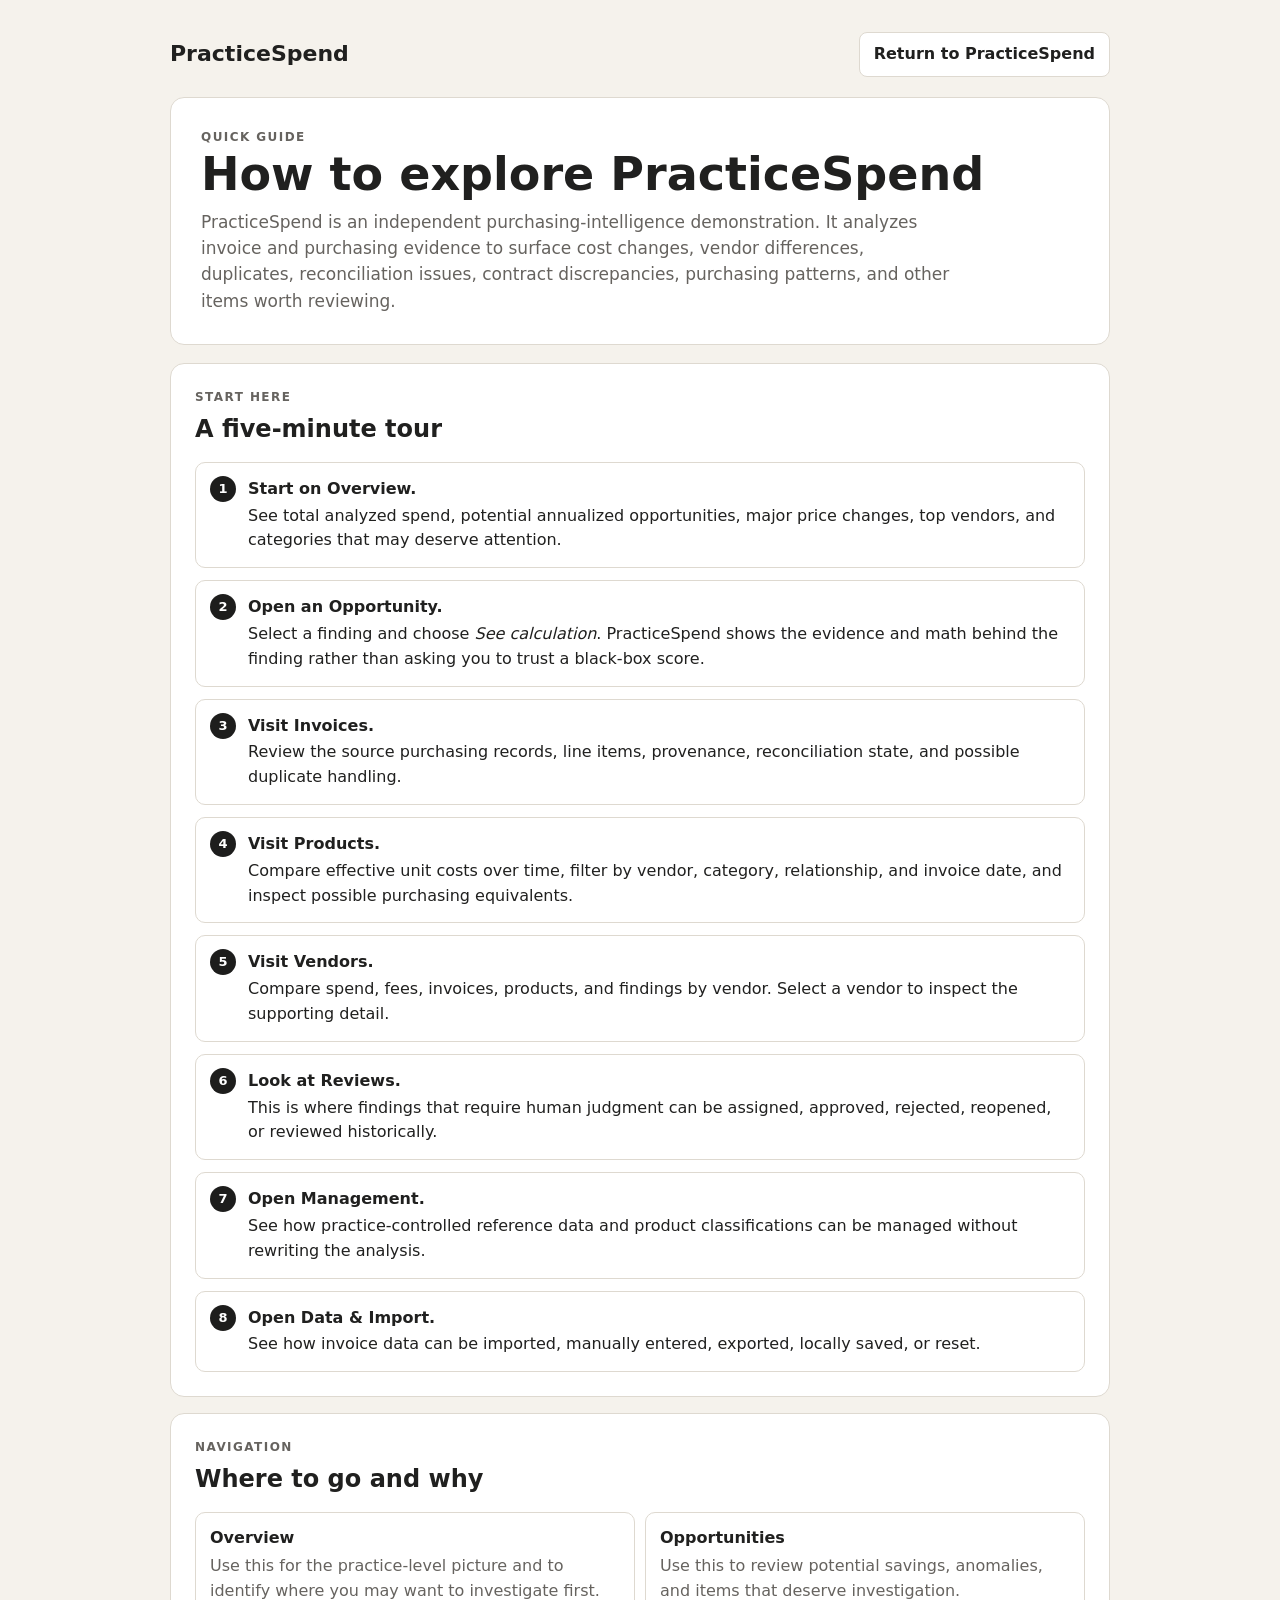
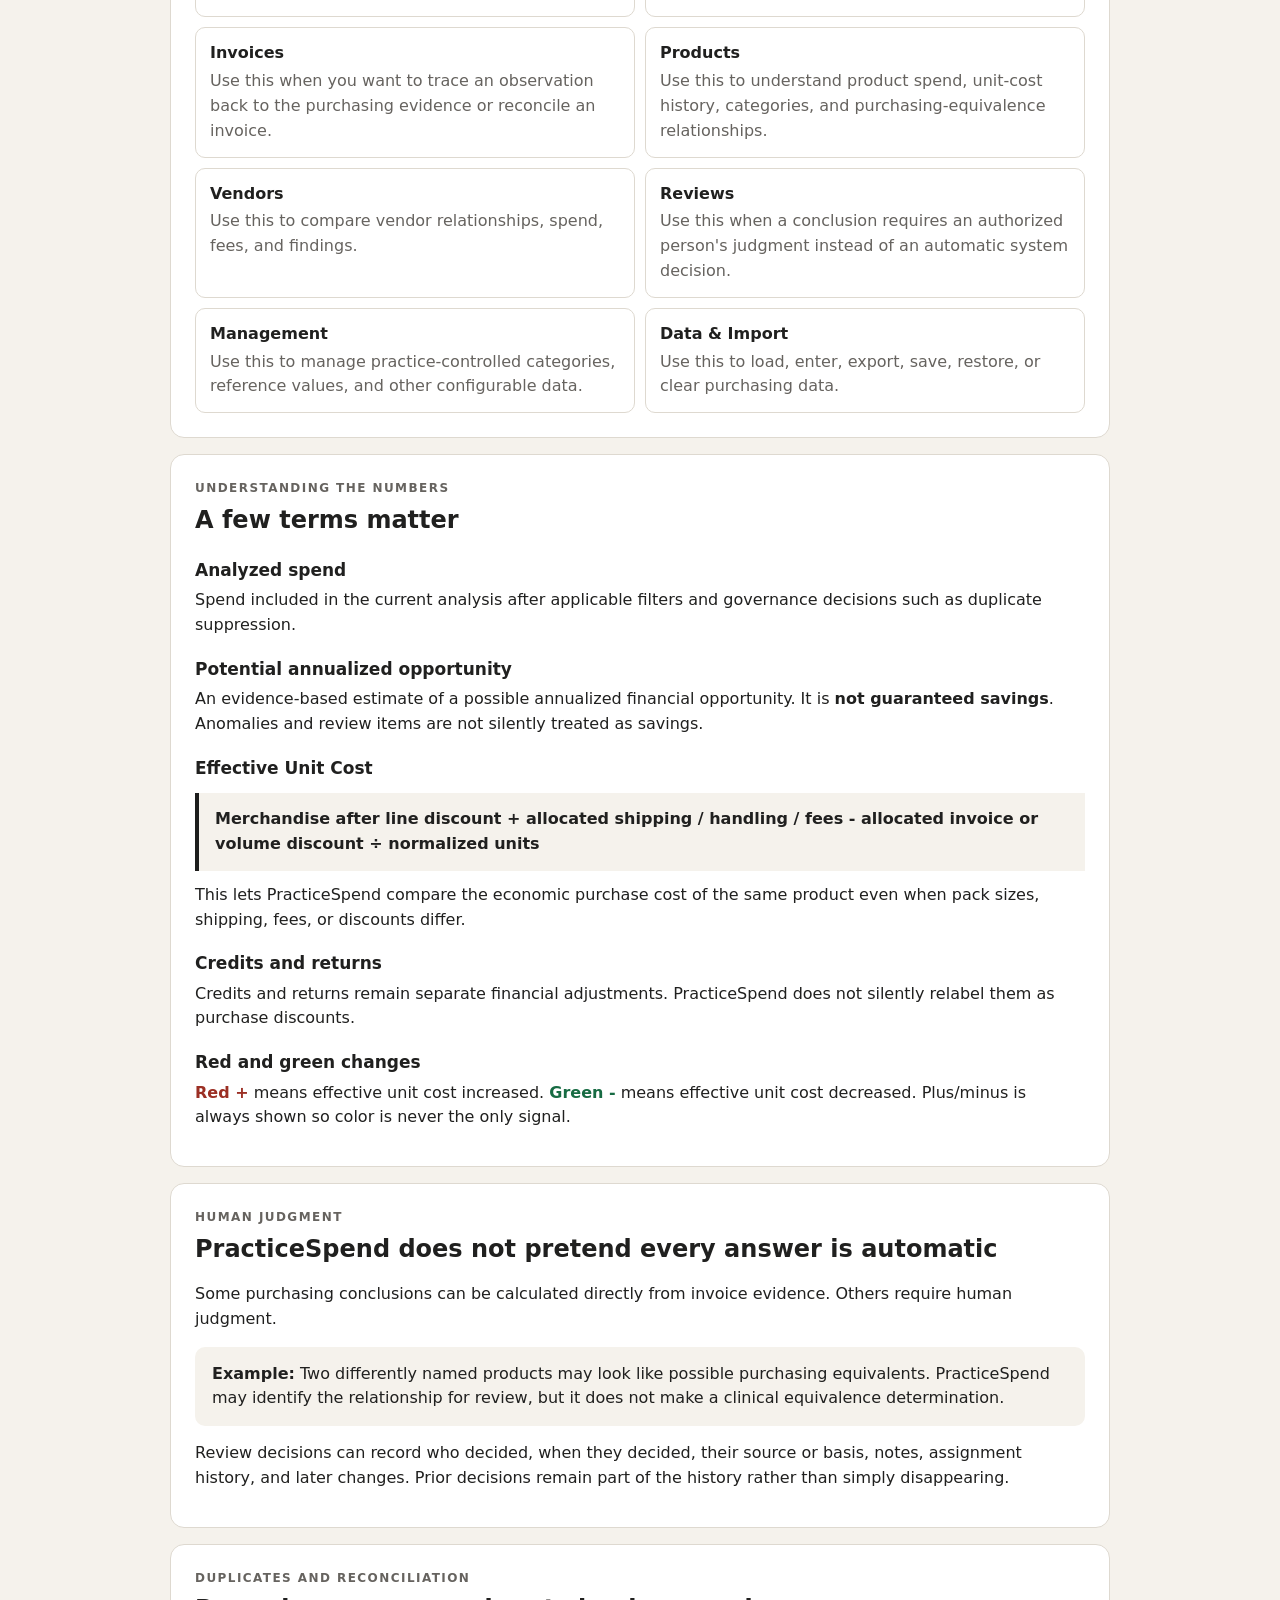
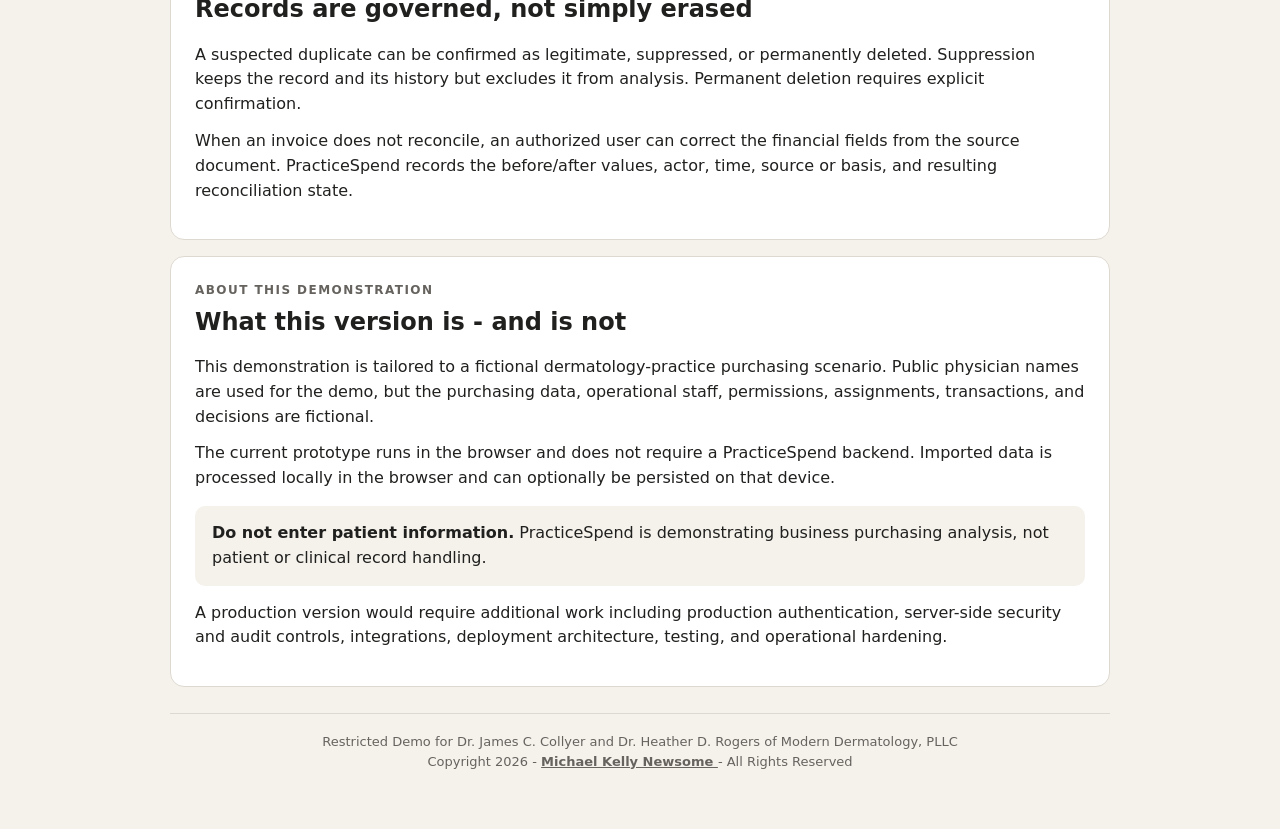
==== assets/help.html @ 7ef3b2d9 "feat(demo): add compact PracticeSpend help guide" ====
<!doctype html>
<html lang="en">
<head>
  <meta charset="utf-8">
  <meta name="viewport" content="width=device-width,initial-scale=1">

  <meta
    name="robots"
    content="noindex,nofollow,noarchive,nosnippet,noimageindex">

  <title>PracticeSpend - Quick Guide</title>

  <style>
    :root {
      color-scheme: light;
      --ink: #20201f;
      --muted: #66635f;
      --surface: #ffffff;
      --soft: #f5f2ec;
      --line: #ded9d0;
      --dark: #1d1d1c;
      --good: #176b43;
      --warn: #9b2f24;
    }

    * {
      box-sizing: border-box;
    }

    body {
      margin: 0;
      background: var(--soft);
      color: var(--ink);
      font-family:
        Inter,
        ui-sans-serif,
        system-ui,
        -apple-system,
        BlinkMacSystemFont,
        "Segoe UI",
        sans-serif;
      line-height: 1.55;
    }

    a {
      color: inherit;
    }

    .page {
      width: min(940px, calc(100% - 32px));
      margin: 32px auto 56px;
    }

    .topbar {
      display: flex;
      gap: 18px;
      justify-content: space-between;
      align-items: center;
      margin-bottom: 20px;
    }

    .brand {
      font-size: 22px;
      font-weight: 750;
      text-decoration: none;
    }

    .back {
      display: inline-block;
      padding: 9px 14px;
      border: 1px solid var(--line);
      border-radius: 8px;
      background: var(--surface);
      text-decoration: none;
      font-weight: 650;
    }

    .hero,
    .panel {
      background: var(--surface);
      border: 1px solid var(--line);
      border-radius: 14px;
    }

    .hero {
      padding: 30px;
      margin-bottom: 18px;
    }

    .hero h1 {
      margin: 4px 0 10px;
      font-size: clamp(30px, 5vw, 46px);
      line-height: 1.05;
    }

    .hero p {
      max-width: 760px;
      margin: 0;
      color: var(--muted);
      font-size: 17px;
    }

    .eyebrow {
      text-transform: uppercase;
      letter-spacing: .12em;
      font-size: 12px;
      font-weight: 800;
      color: var(--muted);
    }

    .panel {
      padding: 24px;
      margin-top: 16px;
    }

    .panel h2 {
      margin: 4px 0 14px;
      font-size: 24px;
    }

    .panel h3 {
      margin: 18px 0 5px;
      font-size: 17px;
    }

    .panel p {
      margin: 5px 0 12px;
    }

    .tour {
      counter-reset: tour;
      display: grid;
      gap: 12px;
      padding: 0;
      margin: 0;
      list-style: none;
    }

    .tour li {
      counter-increment: tour;
      position: relative;
      padding: 14px 16px 14px 52px;
      border: 1px solid var(--line);
      border-radius: 10px;
    }

    .tour li::before {
      content: counter(tour);
      position: absolute;
      left: 14px;
      top: 13px;
      width: 26px;
      height: 26px;
      border-radius: 50%;
      display: grid;
      place-items: center;
      background: var(--dark);
      color: white;
      font-size: 13px;
      font-weight: 800;
    }

    .tour strong {
      display: block;
      margin-bottom: 2px;
    }

    .nav-grid {
      display: grid;
      grid-template-columns: repeat(2, minmax(0, 1fr));
      gap: 10px;
    }

    .nav-item {
      padding: 13px 14px;
      border: 1px solid var(--line);
      border-radius: 10px;
    }

    .nav-item strong {
      display: block;
      margin-bottom: 3px;
    }

    .nav-item span {
      color: var(--muted);
    }

    .callout {
      padding: 15px 17px;
      margin: 15px 0;
      border-radius: 10px;
      background: var(--soft);
    }

    .formula {
      padding: 14px 16px;
      margin: 12px 0;
      border-left: 4px solid var(--dark);
      background: var(--soft);
      font-weight: 650;
    }

    .good {
      color: var(--good);
      font-weight: 750;
    }

    .bad {
      color: var(--warn);
      font-weight: 750;
    }

    .small {
      color: var(--muted);
      font-size: 14px;
    }

    footer {
      margin-top: 26px;
      padding-top: 18px;
      border-top: 1px solid var(--line);
      color: var(--muted);
      text-align: center;
      font-size: 13px;
    }

    footer a {
      font-weight: 650;
    }

    @media (max-width: 720px) {
      .page {
        width: min(100% - 20px, 940px);
        margin-top: 14px;
      }

      .nav-grid {
        grid-template-columns: 1fr;
      }

      .hero,
      .panel {
        padding: 18px;
      }

      .topbar {
        align-items: flex-start;
      }
    }
  </style>
</head>

<body>
  <main class="page">

    <div class="topbar">
      <a class="brand" href="../index.html">PracticeSpend</a>

      <a class="back" href="../index.html">
        Return to PracticeSpend
      </a>
    </div>

    <section class="hero">
      <div class="eyebrow">Quick Guide</div>

      <h1>How to explore PracticeSpend</h1>

      <p>
        PracticeSpend is an independent purchasing-intelligence
        demonstration. It analyzes invoice and purchasing evidence to
        surface cost changes, vendor differences, duplicates,
        reconciliation issues, contract discrepancies, purchasing
        patterns, and other items worth reviewing.
      </p>
    </section>

    <section class="panel">
      <div class="eyebrow">Start here</div>
      <h2>A five-minute tour</h2>

      <ol class="tour">
        <li>
          <strong>Start on Overview.</strong>
          See total analyzed spend, potential annualized opportunities,
          major price changes, top vendors, and categories that may
          deserve attention.
        </li>

        <li>
          <strong>Open an Opportunity.</strong>
          Select a finding and choose <em>See calculation</em>.
          PracticeSpend shows the evidence and math behind the finding
          rather than asking you to trust a black-box score.
        </li>

        <li>
          <strong>Visit Invoices.</strong>
          Review the source purchasing records, line items, provenance,
          reconciliation state, and possible duplicate handling.
        </li>

        <li>
          <strong>Visit Products.</strong>
          Compare effective unit costs over time, filter by vendor,
          category, relationship, and invoice date, and inspect possible
          purchasing equivalents.
        </li>

        <li>
          <strong>Visit Vendors.</strong>
          Compare spend, fees, invoices, products, and findings by vendor.
          Select a vendor to inspect the supporting detail.
        </li>

        <li>
          <strong>Look at Reviews.</strong>
          This is where findings that require human judgment can be
          assigned, approved, rejected, reopened, or reviewed historically.
        </li>

        <li>
          <strong>Open Management.</strong>
          See how practice-controlled reference data and product
          classifications can be managed without rewriting the analysis.
        </li>

        <li>
          <strong>Open Data &amp; Import.</strong>
          See how invoice data can be imported, manually entered,
          exported, locally saved, or reset.
        </li>
      </ol>
    </section>

    <section class="panel">
      <div class="eyebrow">Navigation</div>
      <h2>Where to go and why</h2>

      <div class="nav-grid">

        <div class="nav-item">
          <strong>Overview</strong>
          <span>
            Use this for the practice-level picture and to identify where
            you may want to investigate first.
          </span>
        </div>

        <div class="nav-item">
          <strong>Opportunities</strong>
          <span>
            Use this to review potential savings, anomalies, and items
            that deserve investigation.
          </span>
        </div>

        <div class="nav-item">
          <strong>Invoices</strong>
          <span>
            Use this when you want to trace an observation back to the
            purchasing evidence or reconcile an invoice.
          </span>
        </div>

        <div class="nav-item">
          <strong>Products</strong>
          <span>
            Use this to understand product spend, unit-cost history,
            categories, and purchasing-equivalence relationships.
          </span>
        </div>

        <div class="nav-item">
          <strong>Vendors</strong>
          <span>
            Use this to compare vendor relationships, spend, fees, and
            findings.
          </span>
        </div>

        <div class="nav-item">
          <strong>Reviews</strong>
          <span>
            Use this when a conclusion requires an authorized person's
            judgment instead of an automatic system decision.
          </span>
        </div>

        <div class="nav-item">
          <strong>Management</strong>
          <span>
            Use this to manage practice-controlled categories, reference
            values, and other configurable data.
          </span>
        </div>

        <div class="nav-item">
          <strong>Data &amp; Import</strong>
          <span>
            Use this to load, enter, export, save, restore, or clear
            purchasing data.
          </span>
        </div>

      </div>
    </section>

    <section class="panel">
      <div class="eyebrow">Understanding the numbers</div>
      <h2>A few terms matter</h2>

      <h3>Analyzed spend</h3>
      <p>
        Spend included in the current analysis after applicable filters
        and governance decisions such as duplicate suppression.
      </p>

      <h3>Potential annualized opportunity</h3>
      <p>
        An evidence-based estimate of a possible annualized financial
        opportunity. It is <strong>not guaranteed savings</strong>.
        Anomalies and review items are not silently treated as savings.
      </p>

      <h3>Effective Unit Cost</h3>

      <div class="formula">
        Merchandise after line discount
        + allocated shipping / handling / fees
        - allocated invoice or volume discount
        ÷ normalized units
      </div>

      <p>
        This lets PracticeSpend compare the economic purchase cost of the
        same product even when pack sizes, shipping, fees, or discounts
        differ.
      </p>

      <h3>Credits and returns</h3>
      <p>
        Credits and returns remain separate financial adjustments.
        PracticeSpend does not silently relabel them as purchase
        discounts.
      </p>

      <h3>Red and green changes</h3>
      <p>
        <span class="bad">Red +</span> means effective unit cost increased.
        <span class="good">Green -</span> means effective unit cost
        decreased. Plus/minus is always shown so color is never the only
        signal.
      </p>
    </section>

    <section class="panel">
      <div class="eyebrow">Human judgment</div>
      <h2>PracticeSpend does not pretend every answer is automatic</h2>

      <p>
        Some purchasing conclusions can be calculated directly from
        invoice evidence. Others require human judgment.
      </p>

      <div class="callout">
        <strong>Example:</strong> Two differently named products may look
        like possible purchasing equivalents. PracticeSpend may identify
        the relationship for review, but it does not make a clinical
        equivalence determination.
      </div>

      <p>
        Review decisions can record who decided, when they decided,
        their source or basis, notes, assignment history, and later
        changes. Prior decisions remain part of the history rather than
        simply disappearing.
      </p>
    </section>

    <section class="panel">
      <div class="eyebrow">Duplicates and reconciliation</div>
      <h2>Records are governed, not simply erased</h2>

      <p>
        A suspected duplicate can be confirmed as legitimate, suppressed,
        or permanently deleted. Suppression keeps the record and its
        history but excludes it from analysis. Permanent deletion requires
        explicit confirmation.
      </p>

      <p>
        When an invoice does not reconcile, an authorized user can correct
        the financial fields from the source document. PracticeSpend
        records the before/after values, actor, time, source or basis,
        and resulting reconciliation state.
      </p>
    </section>

    <section class="panel">
      <div class="eyebrow">About this demonstration</div>
      <h2>What this version is - and is not</h2>

      <p>
        This demonstration is tailored to a fictional dermatology-practice
        purchasing scenario. Public physician names are used for the demo,
        but the purchasing data, operational staff, permissions,
        assignments, transactions, and decisions are fictional.
      </p>

      <p>
        The current prototype runs in the browser and does not require a
        PracticeSpend backend. Imported data is processed locally in the
        browser and can optionally be persisted on that device.
      </p>

      <div class="callout">
        <strong>Do not enter patient information.</strong>
        PracticeSpend is demonstrating business purchasing analysis, not
        patient or clinical record handling.
      </div>

      <p>
        A production version would require additional work including
        production authentication, server-side security and audit
        controls, integrations, deployment architecture, testing, and
        operational hardening.
      </p>
    </section>

    <footer>
      <div>
        Restricted Demo for Dr. James C. Collyer and
        Dr. Heather D. Rogers of Modern Dermatology, PLLC
      </div>

      <div>
        Copyright 2026 -
        <a href="mailto:Kelly@Newsome.com?subject=PracticeSpend%20Inquiry">
          Michael Kelly Newsome
        </a>
        - All Rights Reserved
      </div>
    </footer>

  </main>
</body>
</html>
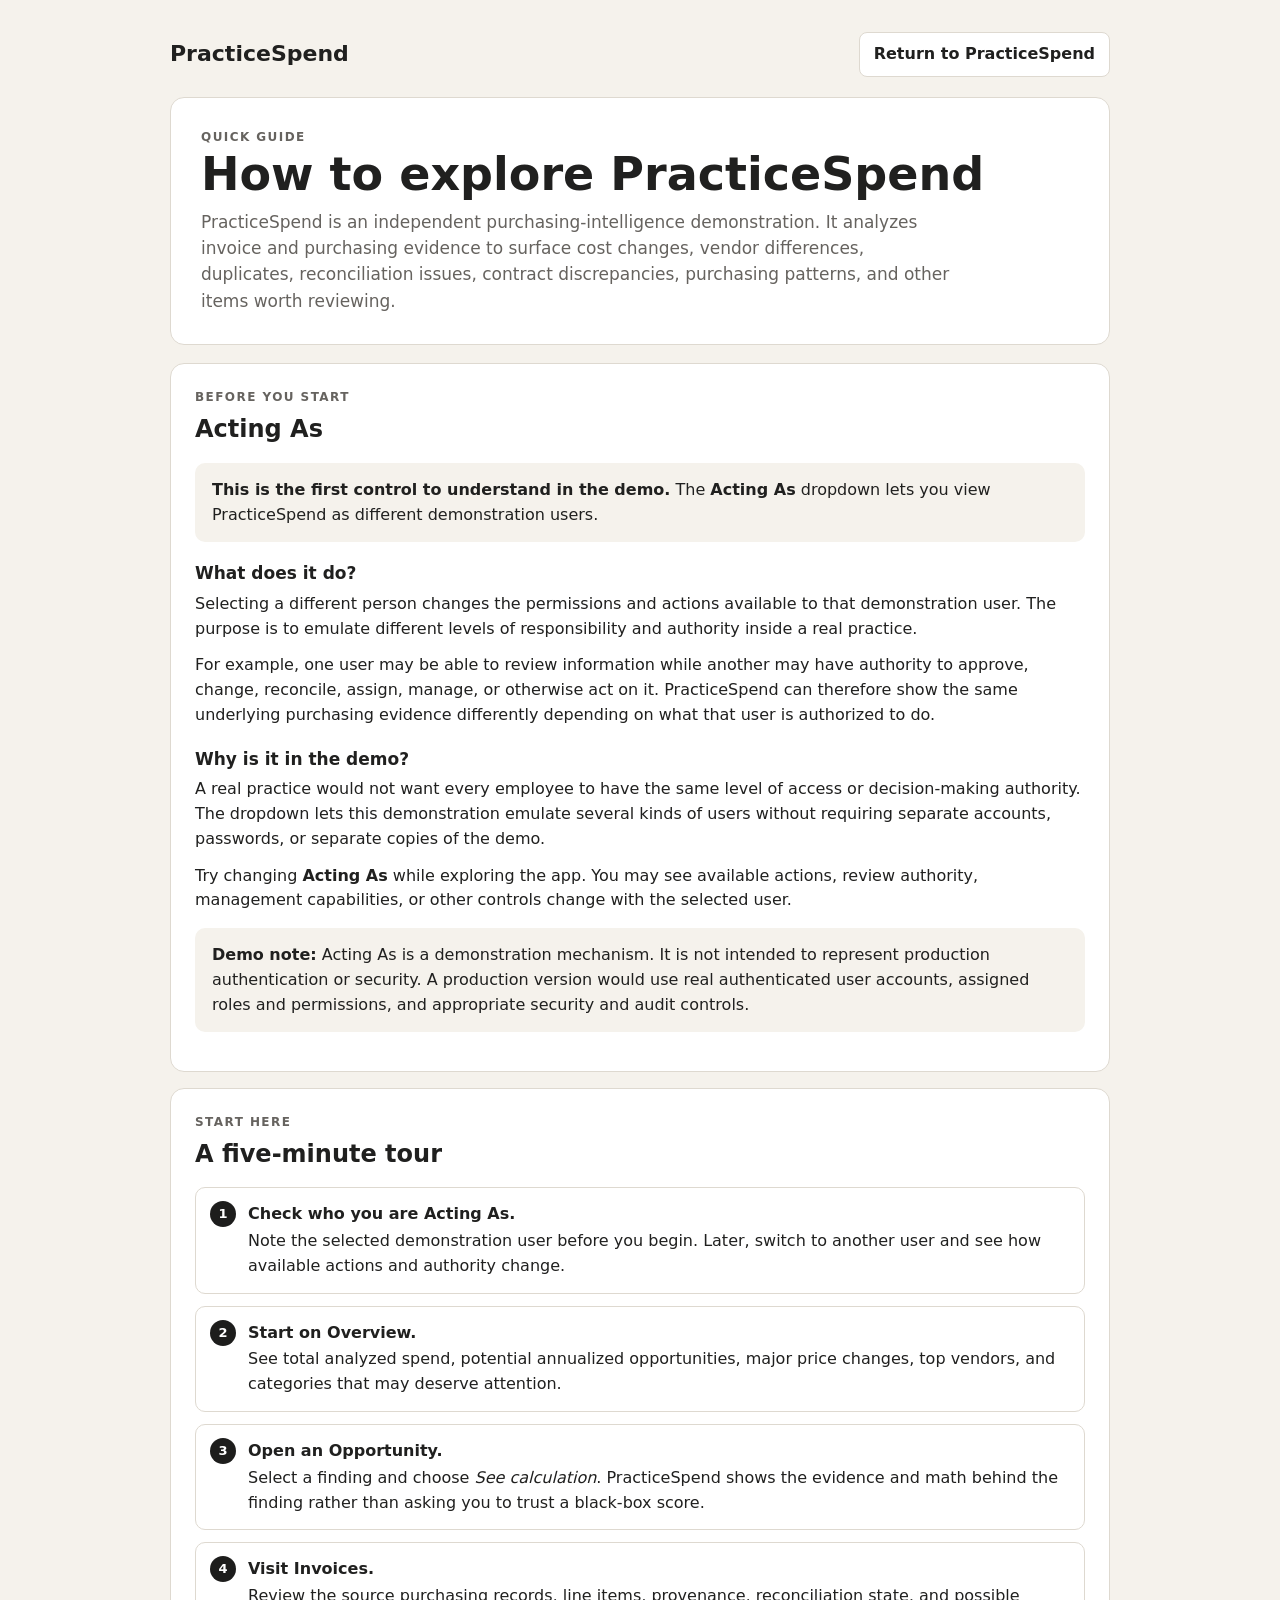
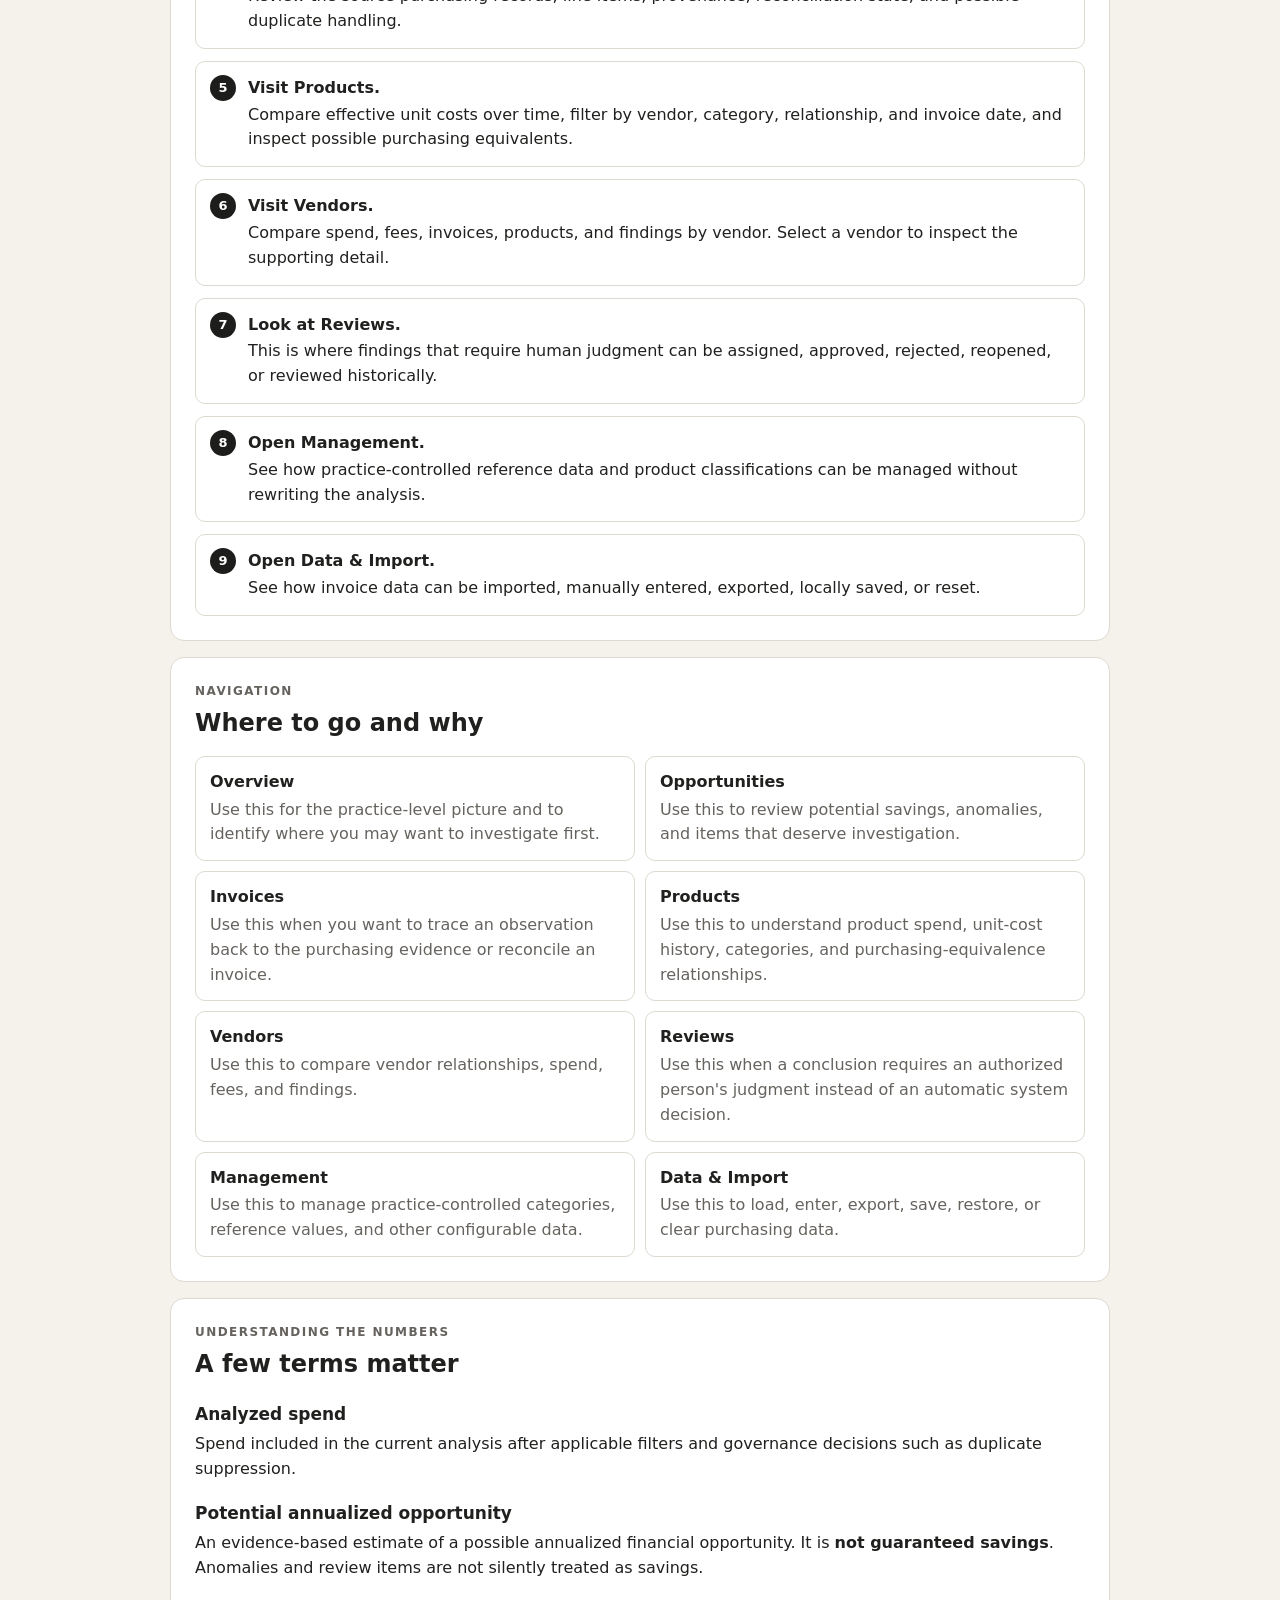
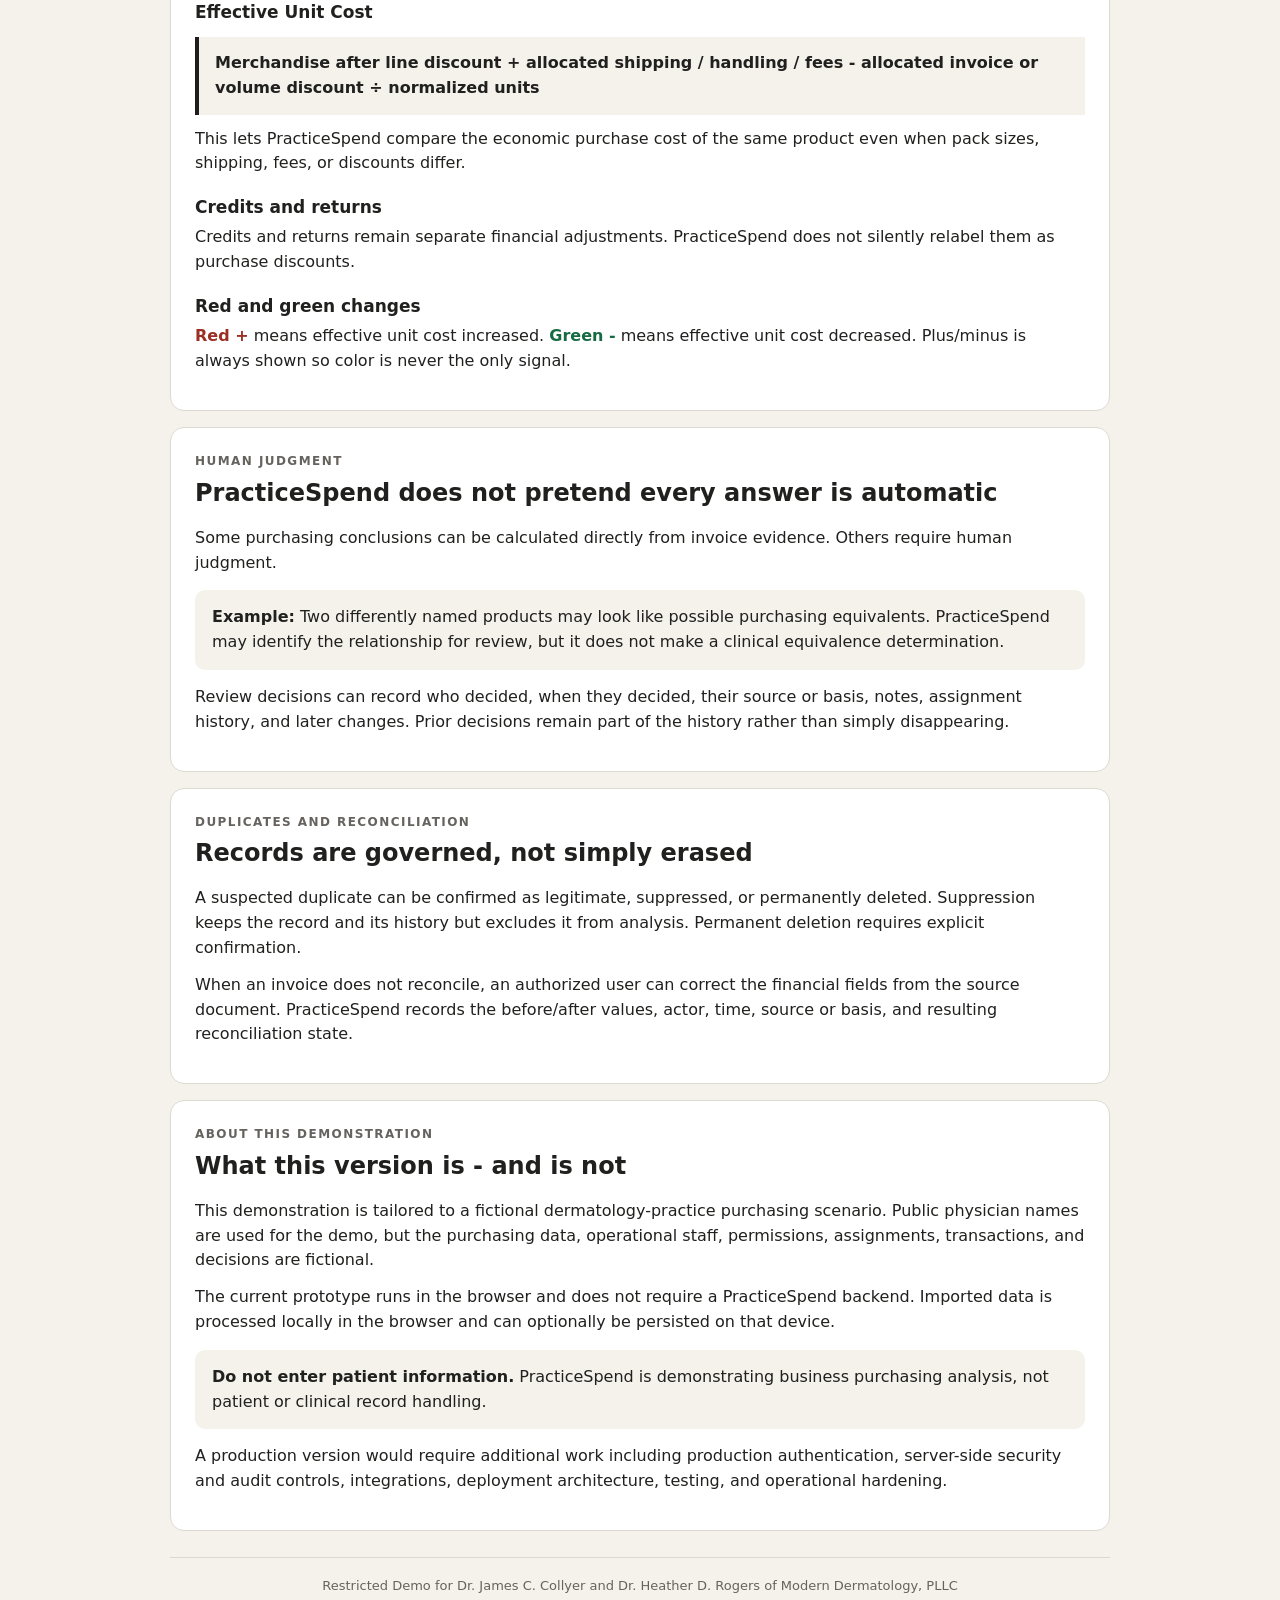
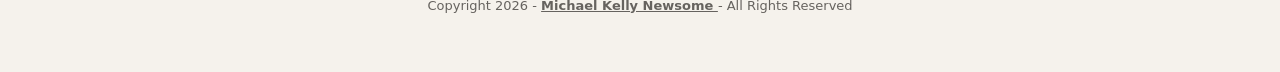
==== commit 7cd48faf: "docs(demo): explain Acting As before tour" ====
--- a/assets/help.html
+++ b/assets/help.html
@@ -277,10 +277,67 @@
     </section>
 
     <section class="panel">
+      <div class="eyebrow">Before you start</div>
+      <h2>Acting As</h2>
+
+      <div class="callout">
+        <strong>This is the first control to understand in the demo.</strong>
+        The <strong>Acting As</strong> dropdown lets you view PracticeSpend
+        as different demonstration users.
+      </div>
+
+      <h3>What does it do?</h3>
+
+      <p>
+        Selecting a different person changes the permissions and actions
+        available to that demonstration user. The purpose is to emulate
+        different levels of responsibility and authority inside a real
+        practice.
+      </p>
+
+      <p>
+        For example, one user may be able to review information while
+        another may have authority to approve, change, reconcile, assign,
+        manage, or otherwise act on it. PracticeSpend can therefore show
+        the same underlying purchasing evidence differently depending on
+        what that user is authorized to do.
+      </p>
+
+      <h3>Why is it in the demo?</h3>
+
+      <p>
+        A real practice would not want every employee to have the same
+        level of access or decision-making authority. The dropdown lets
+        this demonstration emulate several kinds of users without requiring
+        separate accounts, passwords, or separate copies of the demo.
+      </p>
+
+      <p>
+        Try changing <strong>Acting As</strong> while exploring the app.
+        You may see available actions, review authority, management
+        capabilities, or other controls change with the selected user.
+      </p>
+
+      <div class="callout">
+        <strong>Demo note:</strong>
+        Acting As is a demonstration mechanism. It is not intended to
+        represent production authentication or security. A production
+        version would use real authenticated user accounts, assigned roles
+        and permissions, and appropriate security and audit controls.
+      </div>
+    </section>
+    <section class="panel">
       <div class="eyebrow">Start here</div>
       <h2>A five-minute tour</h2>
 
       <ol class="tour">
+        <li>
+          <strong>Check who you are Acting As.</strong>
+          Note the selected demonstration user before you begin. Later,
+          switch to another user and see how available actions and authority
+          change.
+        </li>
+
         <li>
           <strong>Start on Overview.</strong>
           See total analyzed spend, potential annualized opportunities,
@@ -547,3 +604,4 @@
   </main>
 </body>
 </html>
+
